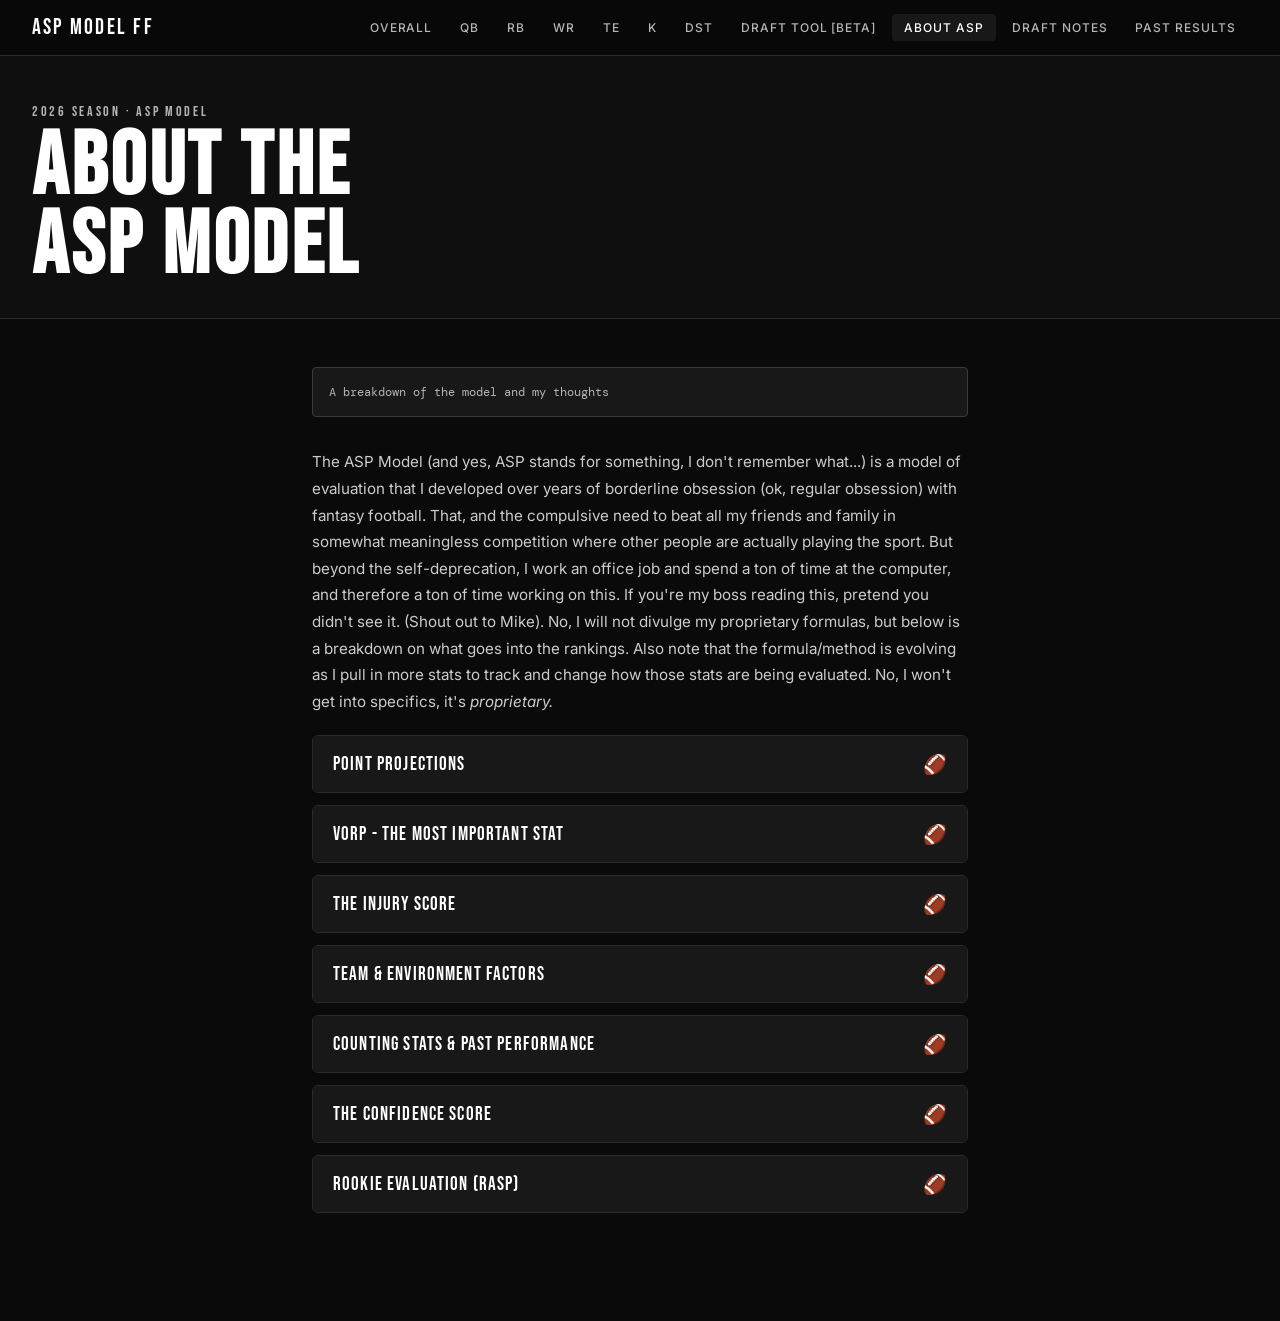
==== about.html @ 52b2ad18 "Update about.html" ====
<!DOCTYPE html>
<html lang="en">
<head>
  <!-- Google tag (gtag.js) -->
<script async src="https://www.googletagmanager.com/gtag/js?id=G-QEQFCL7ZJY"></script>
<script>
  window.dataLayer = window.dataLayer || [];
  function gtag(){dataLayer.push(arguments);}
  gtag('js', new Date());
  gtag('config', 'G-QEQFCL7ZJY');
</script>
<meta charset="UTF-8">
<meta name="viewport" content="width=device-width, initial-scale=1.0">
<title>About the ASP Model - ASP Model FF</title>
<link href="https://fonts.googleapis.com/css2?family=Bebas+Neue&family=DM+Mono:wght@400;500&family=Inter:wght@300;400;500;600&display=swap" rel="stylesheet">
<style>
  :root { --bg: #0a0a0a; --surface: #181818; --border: #2a2a2a; --border-bright: #3a3a3a; --text: #f0f0f0; --muted: #B5B5B5; --accent: #ffffff; }
  * { margin: 0; padding: 0; box-sizing: border-box; }
  body { background: var(--bg); color: var(--text); font-family: 'Inter', sans-serif; min-height: 100vh; }
  nav { display: flex; align-items: center; justify-content: space-between; padding: 0 2rem; height: 56px; border-bottom: 1px solid var(--border); background: #080808; position: sticky; top: 0; z-index: 100; }
  .nav-brand { font-family: 'Bebas Neue', sans-serif; font-size: 1.4rem; letter-spacing: 0.1em; color: var(--accent); text-decoration: none; }
  .nav-links { display: flex; gap: 0.25rem; }
  .nav-links a { color: var(--muted); text-decoration: none; font-size: 0.75rem; font-weight: 500; letter-spacing: 0.08em; text-transform: uppercase; padding: 0.4rem 0.75rem; border-radius: 4px; transition: color 0.15s, background 0.15s; }
  .nav-links a:hover { color: var(--text); background: var(--surface); }
  .nav-links a.active { color: var(--accent); background: var(--surface); }
  .hero { padding: 3rem 2rem 2rem; border-bottom: 1px solid var(--border); background: #0f0f0f; }
  .pos-badge { font-family: 'Bebas Neue', sans-serif; font-size: 0.85rem; letter-spacing: 0.2em; color: var(--muted); margin-bottom: 0.5rem; }
  .hero h1 { font-family: 'Bebas Neue', sans-serif; font-size: clamp(3rem, 8vw, 5.5rem); letter-spacing: 0.04em; line-height: 0.9; color: var(--accent); }
  .content { max-width: 720px; margin: 0 auto; padding: 3rem 2rem 6rem; }
  .content p { color: #ccc; line-height: 1.75; margin-bottom: 1.25rem; font-size: 0.95rem; }
  .content h2 { font-family: 'Bebas Neue', sans-serif; font-size: 1.8rem; letter-spacing: 0.05em; color: var(--accent); margin: 2.5rem 0 1rem; }
  .placeholder-note { font-family: 'DM Mono', monospace; font-size: 0.75rem; color: var(--muted); background: var(--surface); border: 1px solid var(--border-bright); border-radius: 4px; padding: 1rem; margin-bottom: 2rem; }

  /* COLLAPSIBLE SECTIONS */
  .section { border: 1px solid var(--border); border-radius: 6px; margin-bottom: 0.75rem; overflow: hidden; }
  .section-header {
    display: flex; align-items: center; justify-content: space-between;
    padding: 1rem 1.25rem; cursor: pointer; background: var(--surface);
    transition: background 0.15s; user-select: none; gap: 1rem;
  }
  .section-header:hover { background: #202020; }
  .section-title {
    font-family: 'Bebas Neue', sans-serif; font-size: 1.2rem;
    letter-spacing: 0.06em; color: var(--accent);
  }
  .section-football {
    font-size: 1.2rem; transition: transform 0.3s ease; flex-shrink: 0;
    display: inline-block;
  }
  .section.open .section-football { transform: rotate(90deg); }
  .section-body {
    max-height: 0; overflow: hidden;
    transition: max-height 0.4s ease, padding 0.3s ease;
    padding: 0 1.25rem;
    background: #0e0e0e;
  }
  .section.open .section-body { max-height: 2000px; padding: 1.25rem; }
  .section-body p { color: #ccc; line-height: 1.75; margin-bottom: 1.25rem; font-size: 0.95rem; }
  .section-body p:last-child { margin-bottom: 0; }

  /* Sub-items within rookie section */
  .subsection { margin: 1rem 0; padding-left: 1rem; border-left: 2px solid var(--border-bright); }
  .subsection-title { font-family: 'Bebas Neue', sans-serif; font-size: 1rem; letter-spacing: 0.06em; color: #aaa; margin-bottom: 0.5rem; }

  .hamburger { display: none; flex-direction: column; gap: 5px; cursor: pointer; padding: 4px; background: none; border: none; }
  .hamburger span { display: block; width: 22px; height: 2px; background: #fff; border-radius: 2px; transition: all 0.2s; }
  .drawer { position: fixed; top: 0; right: -280px; width: 280px; height: 100vh; background: #0a0a0a; border-left: 1px solid #2a2a2a; z-index: 200; transition: right 0.3s ease; padding: 5rem 2rem 2rem; display: flex; flex-direction: column; gap: 0.5rem; }
  .drawer a { color: #888; text-decoration: none; font-size: 0.9rem; font-weight: 500; letter-spacing: 0.08em; text-transform: uppercase; padding: 0.75rem 0; border-bottom: 1px solid #1a1a1a; transition: color 0.15s; }
  .drawer a:hover, .drawer a.active { color: #fff; }
  .drawer-overlay { display: none; position: fixed; inset: 0; background: rgba(0,0,0,0.6); z-index: 199; }
  .drawer-open .drawer { right: 0; }
  .drawer-open .drawer-overlay { display: block; }
  @media (max-width: 600px) {
    nav { padding: 0 1rem; }
    .nav-links { display: none; }
    .hamburger { display: flex; }
    .hero { padding: 2rem 1rem 1.5rem; }
  }
</style>
</head>
<body>
<nav>
  <a class="nav-brand" href="index.html">ASP Model FF</a>
  <div class="nav-links">
    <a href="index.html">Overall</a>
    <a href="qb.html">QB</a>
    <a href="rb.html">RB</a>
    <a href="wr.html">WR</a>
    <a href="te.html">TE</a>
    <a href="k.html">K</a>
    <a href="dst.html">DST</a>
    <a href="draft.html">Draft Tool [BETA]</a>
    <a href="about.html" class="active">About ASP</a>
    <a href="draft-notes.html">Draft Notes</a>
    <a href="years-past">Past Results</a>
  </div>
  <button class="hamburger" onclick="toggleDrawer()">
    <span></span><span></span><span></span>
  </button>
  <div class="drawer-overlay" onclick="toggleDrawer()"></div>
  <div class="drawer">
    <a href="index.html">Overall</a>
    <a href="qb.html">QB</a>
    <a href="rb.html">RB</a>
    <a href="wr.html">WR</a>
    <a href="te.html">TE</a>
    <a href="k.html">K</a>
    <a href="dst.html">DST</a>
    <a href="draft.html">Draft Tool [BETA]</a>
    <a href="about.html" class="active">About ASP</a>
    <a href="draft-notes.html">Draft Notes</a>
    <a href="years-past.html">Past Results</a>
  </div>
</nav>

<div class="hero">
  <div class="pos-badge">2026 Season · ASP Model</div>
  <h1>About the<br>ASP Model</h1>
</div>

<div class="content">
  <div class="placeholder-note">A breakdown of the model and my thoughts</div>

  <p>The ASP Model (and yes, ASP stands for something, I don't remember what...) is a model of evaluation that I developed over years of borderline obsession (ok, regular obsession) with fantasy football. That, and the compulsive need to beat all my friends and family in somewhat meaningless competition where other people are actually playing the sport. But beyond the self-deprecation, I work an office job and spend a ton of time at the computer, and therefore a ton of time working on this. If you're my boss reading this, pretend you didn't see it. (Shout out to Mike). No, I will not divulge my proprietary formulas, but below is a breakdown on what goes into the rankings. Also note that the formula/method is evolving as I pull in more stats to track and change how those stats are being evaluated. No, I won't get into specifics, it's <i>proprietary.</i></p>

  <!-- POINT PROJECTIONS -->
  <div class="section" id="s1">
    <div class="section-header" onclick="toggleSection('s1')">
      <span class="section-title">Point Projections</span>
      <span class="section-football">🏈</span>
    </div>
    <div class="section-body">
      <p>Point projections are the bread and butter of everyone's rankings - not just mine. While I am not at the point of generating my own from scratch (at least not yet), I do use an aggregation of sources. Vegas's season-long props are also factored in, because the house always wins. Regardless of your opinion on sports betting, it's in the sportsbooks' best interest to gather as much information as possible to make the most amount of money. It's well-known that Vegas has access to more info about players than the average joe, so it can be a great resource. Given this, players' ASP scores (and therefore rankings) change as the offseason progresses, between injury news, training camp news, the draft, trades, FA acquisitons, coaching, etc etc etc. The rankings that are here in March will not be the same that are here in August.</p>
    </div>
  </div>

  <!-- VORP -->
  <div class="section" id="s2">
    <div class="section-header" onclick="toggleSection('s2')">
      <span class="section-title">VORP - The Most Important Stat</span>
      <span class="section-football">🏈</span>
    </div>
    <div class="section-body">
      <p>The king of stats, at least in my opinion, is VORP. Value over replacement player. This is your positional value and a huge component of the ASP score. And yes, I know this is league format specific. As of right now, my rankings are assuming half-ppr, non-superflex, non TEP leagues. Bog standard, with a team layout of 1 QB, 2 WR, 2 RB, 1 TE, 1 FLEX, DST, K, and then a handful of bench players and an IR slot. Like I said, standard. At some point in the future, I may make additional sheets for those league formats, though generally people playing in those leagues (or dynasty ones!) have their own methods of player evaluation.</p>
      <p>It's always an estimate, since you never know who the waiver wire heroes will be in a given year, or how many of a certain position someone in your league may be holding, but the model gets it close enough. It's why you'll never see QBs before round 3 (and even that I'm a bit dubious on, but that's a topic for a different page) and why the vast majority of the early picks are RBs and WRs. Each team will be playing five of those two groups a week, and those players SHOULD make up the majority of their benches as well. Whereas in a typical league, teams start one QB and might have an additional one on the bench.</p>
    </div>
  </div>

  <!-- THE INJURY SCORE -->
  <div class="section" id="s3">
    <div class="section-header" onclick="toggleSection('s3')">
      <span class="section-title">The Injury Score</span>
      <span class="section-football">🏈</span>
    </div>
    <div class="section-body">
      <p>Injuries. Oh, injuries. This is a subjective score. Not all injuries are created equal, nor is the soft tissue of every player. Some injuries really are freak accidents and not a result of a player being "injury prone." Think, Mahomes diving backwards into Rashee Rice's leg in 2024, or Teddy B's hospital neck breaker to Jalen McMillan in the 2025 preseason. I am not taking points off for that, I don't consider that chronic. There are other players though that seem to constantly have a hamstring, or an ankle, and you can really only count on for 12 games a year. Now those may be a great 12 games, but 12 is not 17 and availability is the best ability. Some players will also play through anything, like Amon-Ra. So yes, while it is a subjective score, it is based in fact... Now, should there be a subscore for players near that electrical substation?</p>
    </div>
  </div>

  <!-- TEAM & ENVIRONMENT -->
  <div class="section" id="s4">
    <div class="section-header" onclick="toggleSection('s4')">
      <span class="section-title">Team &amp; Environment Factors</span>
      <span class="section-football">🏈</span>
    </div>
    <div class="section-body">
      <p>Football is, as we all know, a team sport. Some aspects of the team and environment are weighted into the ASP score. Strength of schedule, offensive line ranking, and weather. Note that weather impacts kickers' scores the most. In some ways, these scores are subjective too. We have good data to build upon, but there are surprises every year - which is why we watch! Certain teams end up being better than expected, others worse. I still think general strength of schedule is good to include, despite not being pinpoint accurate, it is a good baseline.</p>
      <p>Same concept applies to the o-line ranking. They aren't weighted too heavily, but I like to include it as a way to give an edge or tiebreaker to players in the same round. For example, running backs with similar grades and talent, the model will give the edge to the guy who plays in worse weather and/or with a better o-line, and/or with a higher strength of schedule. I should also add that the weighting works differently depending on position. Bad weather hurts kickers and benefits RBs, for instance. I also have two o-line rankings per team, pass-blocking and run-blocking. Different skills, and some teams are only good at one or the other.</p>
    </div>
  </div>

  <!-- COUNTING STATS -->
  <div class="section" id="s5">
    <div class="section-header" onclick="toggleSection('s5')">
      <span class="section-title">Counting Stats &amp; Past Performance</span>
      <span class="section-football">🏈</span>
    </div>
    <div class="section-body">
      <p>I have age, which is self-explanatory and position-specific of course. There is also data from the prior season weighed in, which is valuable, specifically the consistency score. Though, there is a time for boom bust, high standard deviation players, and that time isn't solely best-ball leagues. It's good to have a balance between them and players with a higher floor. Also from past seasons, I weigh past PPG, as well as total games played. Again, always good to have fantasy players who are actually on the field.</p>
    </div>
  </div>

  <!-- CONFIDENCE SCORE -->
  <div class="section" id="s6">
    <div class="section-header" onclick="toggleSection('s6')">
      <span class="section-title">The Confidence Score</span>
      <span class="section-football">🏈</span>
    </div>
    <div class="section-body">
      <p>This one is completely subjective, because it is my score. Like all fantasy players, I have my hits and my misses. But anyone can just add a bunch of scores together - this score makes the list more "mine." More unique, for lack of a better descriptor. I watch a lot of football. Too much, if you ask anyone else in my life. Lot of film, lot of breakdowns. Still, I won't pretend that I am a scout or expert or coach. Regardless, consider the confidence score like my "film" score. How good is this guy? How bad?</p>
      <p>Sometimes there is a player that shines on screen, but might not get the opportunities you'd like to see in a fantasy player. Probably because they are stuck behind an even better player on the depth chart, or something similar. I give those players a high confidence score, which does boost their ASP ranking a little bit going into the next season. That, I think, can produce some real value, especially as situations change in the offseason. Again, your mileage may vary, but I was a big proponent of Daniel Jones in 2025... And Calvin Ridley, so we'll call it 50/50. Among other guys that I had starred were: Quinshon Judkins, Jaxson Smith-Njigba, Jalen Coker, Tetairoa McMillan, Emeka Egbuka, Khalil Shakir, Sam Darnold, Ricky Pearsall, and Harold Fannin Jr. Decent hit rate, I think I can do better. Though I will pat myself on the back and say that I was reaching for JSN considerably given the ADP at draft time.</p>
    </div>
  </div>

  <!-- ROOKIE EVALUATION -->
  <div class="section" id="s7">
    <div class="section-header" onclick="toggleSection('s7')">
      <span class="section-title">Rookie Evaluation (rASP)</span>
      <span class="section-football">🏈</span>
    </div>
    <div class="section-body">
      <p>Rookies won't have the same data as other players and they are evaluated differently. I don't really compare production due to the insane differences of college conferences and schedules. A WR putting up insane stats in the MAC is very different than a more modest statline from a WR in the BIG 10 or SEC. It just lacks the parity of the NFL. Because of this, rookies get their own composite score - rASP.</p>

      <div class="subsection">
        <div class="subsection-title">Age</div>
        <p>Self-explanatory. A younger prospect tends to be better, but not always. It's a very small percentage of the weighted score and is position specific.</p>
      </div>

      <div class="subsection">
        <div class="subsection-title">Draft Capital</div>
        <p>Teams are more incentivized to play higher picks. By fans, by GMs, by media. Everyone can name their team's first round pick, far fewer can name the 7th round dart throw. Less marketing-based, higher round picks tend to be better. Not always, but tend to be. There are always going to be later round heroes - Puka Nacua, anyone? And I don't think the latter round picks are totally unpredictable either, more on that later.</p>
      </div>

      <div class="subsection">
        <div class="subsection-title">Prospect Grade</div>
        <p>These are a small percentage of rASP. They are also considered in aggregate between several draft "graders." There is typically very little deviation.</p>
      </div>

      <div class="subsection">
        <div class="subsection-title">Landing Spot Score</div>
        <p>Landing spot is my favorite. It's also subjective but based in logic. Some teams are better for players of a certain position than others, and this changes multiple times a year, and during free agency prior to the season starting. It's a numeric score, obviously, but I think looking at an example is the best way to describe it.</p>
        <p>Let's look at the Raiders. We all know they are taking Fernando Mendoza with the 1st pick - it may as well be written in stone. I'd rate this landing spot close to the top. They have a good new coach, a great RB and TE. I would say that WR and O-line are a bit suspect, but they addressed both in free agency, and will address them both in the draft I'd imagine. For context: added Tyler Linderbaum at center, which is a great move on its own, but also lets Jackson Powers-Johnson move back to guard, which is his natural (read: better) position. They also added Jalen Nailor who I think is better than his stats, but was buried behind Justin Jefferson, Jordan Addison, and TJ Hockenson (all SONS), and hampered by some of the worst QB play I've ever seen. Landing spots are position specific, and quite variable year to year.</p>
      </div>

      <div class="subsection">
        <div class="subsection-title">RAS - Relative Athletic Score</div>
        <p>Pretty self explanatory. It's easier to teach an athletic freak to run better routes than it is to teach the route running technician to be bigger and taller.</p>
      </div>

      <div class="subsection">
        <div class="subsection-title">Injury Score, Confidence &amp; VORP</div>
        <p>These all factor in for rookies as well and have been defined in their own sections above.</p>
      </div>
    </div>
  </div>

</div>

<script>
  function toggleSection(id) {
    const section = document.getElementById(id);
    section.classList.toggle('open');
  }
  function toggleDrawer() { document.body.classList.toggle('drawer-open'); }
</script>
</body>
</html>
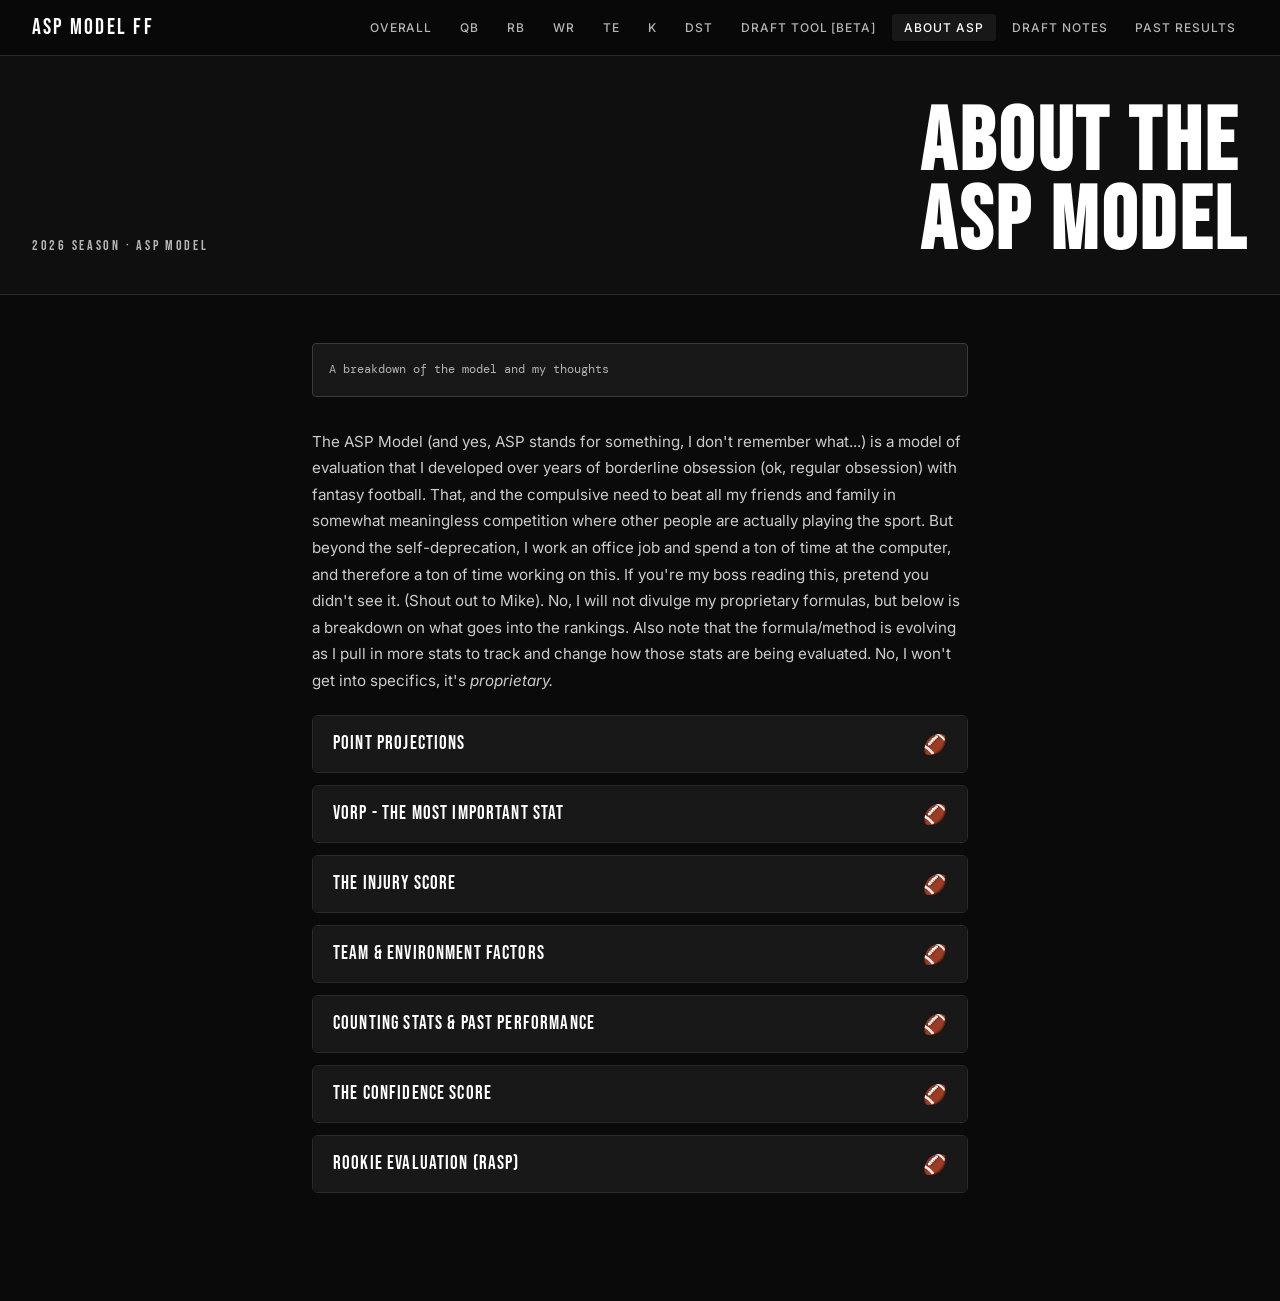
==== commit 0712fb6e: "Update about.html" ====
--- a/about.html
+++ b/about.html
@@ -13,70 +13,8 @@
 <meta name="viewport" content="width=device-width, initial-scale=1.0">
 <title>About the ASP Model - ASP Model FF</title>
 <link href="https://fonts.googleapis.com/css2?family=Bebas+Neue&family=DM+Mono:wght@400;500&family=Inter:wght@300;400;500;600&display=swap" rel="stylesheet">
-<style>
-  :root { --bg: #0a0a0a; --surface: #181818; --border: #2a2a2a; --border-bright: #3a3a3a; --text: #f0f0f0; --muted: #B5B5B5; --accent: #ffffff; }
-  * { margin: 0; padding: 0; box-sizing: border-box; }
-  body { background: var(--bg); color: var(--text); font-family: 'Inter', sans-serif; min-height: 100vh; }
-  nav { display: flex; align-items: center; justify-content: space-between; padding: 0 2rem; height: 56px; border-bottom: 1px solid var(--border); background: #080808; position: sticky; top: 0; z-index: 100; }
-  .nav-brand { font-family: 'Bebas Neue', sans-serif; font-size: 1.4rem; letter-spacing: 0.1em; color: var(--accent); text-decoration: none; }
-  .nav-links { display: flex; gap: 0.25rem; }
-  .nav-links a { color: var(--muted); text-decoration: none; font-size: 0.75rem; font-weight: 500; letter-spacing: 0.08em; text-transform: uppercase; padding: 0.4rem 0.75rem; border-radius: 4px; transition: color 0.15s, background 0.15s; }
-  .nav-links a:hover { color: var(--text); background: var(--surface); }
-  .nav-links a.active { color: var(--accent); background: var(--surface); }
-  .hero { padding: 3rem 2rem 2rem; border-bottom: 1px solid var(--border); background: #0f0f0f; }
-  .pos-badge { font-family: 'Bebas Neue', sans-serif; font-size: 0.85rem; letter-spacing: 0.2em; color: var(--muted); margin-bottom: 0.5rem; }
-  .hero h1 { font-family: 'Bebas Neue', sans-serif; font-size: clamp(3rem, 8vw, 5.5rem); letter-spacing: 0.04em; line-height: 0.9; color: var(--accent); }
-  .content { max-width: 720px; margin: 0 auto; padding: 3rem 2rem 6rem; }
-  .content p { color: #ccc; line-height: 1.75; margin-bottom: 1.25rem; font-size: 0.95rem; }
-  .content h2 { font-family: 'Bebas Neue', sans-serif; font-size: 1.8rem; letter-spacing: 0.05em; color: var(--accent); margin: 2.5rem 0 1rem; }
-  .placeholder-note { font-family: 'DM Mono', monospace; font-size: 0.75rem; color: var(--muted); background: var(--surface); border: 1px solid var(--border-bright); border-radius: 4px; padding: 1rem; margin-bottom: 2rem; }
-
-  /* COLLAPSIBLE SECTIONS */
-  .section { border: 1px solid var(--border); border-radius: 6px; margin-bottom: 0.75rem; overflow: hidden; }
-  .section-header {
-    display: flex; align-items: center; justify-content: space-between;
-    padding: 1rem 1.25rem; cursor: pointer; background: var(--surface);
-    transition: background 0.15s; user-select: none; gap: 1rem;
-  }
-  .section-header:hover { background: #202020; }
-  .section-title {
-    font-family: 'Bebas Neue', sans-serif; font-size: 1.2rem;
-    letter-spacing: 0.06em; color: var(--accent);
-  }
-  .section-football {
-    font-size: 1.2rem; transition: transform 0.3s ease; flex-shrink: 0;
-    display: inline-block;
-  }
-  .section.open .section-football { transform: rotate(90deg); }
-  .section-body {
-    max-height: 0; overflow: hidden;
-    transition: max-height 0.4s ease, padding 0.3s ease;
-    padding: 0 1.25rem;
-    background: #0e0e0e;
-  }
-  .section.open .section-body { max-height: 2000px; padding: 1.25rem; }
-  .section-body p { color: #ccc; line-height: 1.75; margin-bottom: 1.25rem; font-size: 0.95rem; }
-  .section-body p:last-child { margin-bottom: 0; }
-
-  /* Sub-items within rookie section */
-  .subsection { margin: 1rem 0; padding-left: 1rem; border-left: 2px solid var(--border-bright); }
-  .subsection-title { font-family: 'Bebas Neue', sans-serif; font-size: 1rem; letter-spacing: 0.06em; color: #aaa; margin-bottom: 0.5rem; }
-
-  .hamburger { display: none; flex-direction: column; gap: 5px; cursor: pointer; padding: 4px; background: none; border: none; }
-  .hamburger span { display: block; width: 22px; height: 2px; background: #fff; border-radius: 2px; transition: all 0.2s; }
-  .drawer { position: fixed; top: 0; right: -280px; width: 280px; height: 100vh; background: #0a0a0a; border-left: 1px solid #2a2a2a; z-index: 200; transition: right 0.3s ease; padding: 5rem 2rem 2rem; display: flex; flex-direction: column; gap: 0.5rem; }
-  .drawer a { color: #888; text-decoration: none; font-size: 0.9rem; font-weight: 500; letter-spacing: 0.08em; text-transform: uppercase; padding: 0.75rem 0; border-bottom: 1px solid #1a1a1a; transition: color 0.15s; }
-  .drawer a:hover, .drawer a.active { color: #fff; }
-  .drawer-overlay { display: none; position: fixed; inset: 0; background: rgba(0,0,0,0.6); z-index: 199; }
-  .drawer-open .drawer { right: 0; }
-  .drawer-open .drawer-overlay { display: block; }
-  @media (max-width: 600px) {
-    nav { padding: 0 1rem; }
-    .nav-links { display: none; }
-    .hamburger { display: flex; }
-    .hero { padding: 2rem 1rem 1.5rem; }
-  }
-</style>
+<link href="https://fonts.googleapis.com/css2?family=Bebas+Neue&family=DM+Mono:wght@400;500&family=Inter:wght@300;400;500;600&display=swap" rel="stylesheet">
+<link rel="stylesheet" href="styles.css">
 </head>
 <body>
 <nav>
--- a/styles.css
+++ b/styles.css
@@ -0,0 +1,376 @@
+/* ============================================================
+   ASP MODEL FF — styles.css
+   Shared stylesheet for all pages.
+
+   Usage: <link rel="stylesheet" href="styles.css">
+   Keep only page-specific CSS in a <style> tag on each page.
+   ============================================================ */
+
+/* GOOGLE FONTS — load this link tag on every page:
+   <link href="https://fonts.googleapis.com/css2?family=Bebas+Neue&family=DM+Mono:wght@400;500&family=Inter:wght@300;400;500;600&display=swap" rel="stylesheet">
+*/
+
+/* ── ROOT VARIABLES ───────────────────────────────────────── */
+:root {
+  --bg:           #0a0a0a;
+  --surface:      #181818;
+  --border:       #2a2a2a;
+  --border-bright:#3a3a3a;
+  --text:         #f0f0f0;
+  --muted:        #B5B5B5;
+  --accent:       #ffffff;
+  --accent-dim:   #cccccc;
+  --rank-col:     #141414;
+  --row-hover:    #181818;
+  --header-bg:    #111111;
+}
+
+/* ── RESET ────────────────────────────────────────────────── */
+* { margin: 0; padding: 0; box-sizing: border-box; }
+body { background: var(--bg); color: var(--text); font-family: 'Inter', sans-serif; min-height: 100vh; }
+
+/* ── SCROLLBAR ────────────────────────────────────────────── */
+::-webkit-scrollbar { width: 4px; }
+::-webkit-scrollbar-track { background: transparent; }
+::-webkit-scrollbar-thumb { background: #333; border-radius: 2px; }
+
+/* ══════════════════════════════════════════════════════════
+   NAV
+═══════════════════════════════════════════════════════════ */
+nav {
+  display: flex; align-items: center; justify-content: space-between;
+  padding: 0 2rem; height: 56px;
+  border-bottom: 1px solid var(--border);
+  background: #080808; position: sticky; top: 0; z-index: 100;
+}
+.nav-brand {
+  font-family: 'Bebas Neue', sans-serif; font-size: 1.4rem;
+  letter-spacing: 0.1em; color: var(--accent); text-decoration: none;
+}
+.nav-links { display: flex; gap: 0.25rem; }
+.nav-links a {
+  color: var(--muted); text-decoration: none; font-size: 0.75rem;
+  font-weight: 500; letter-spacing: 0.08em; text-transform: uppercase;
+  padding: 0.4rem 0.75rem; border-radius: 4px;
+  transition: color 0.15s, background 0.15s;
+}
+.nav-links a:hover { color: var(--text); background: var(--surface); }
+.nav-links a.active { color: var(--accent); background: var(--surface); }
+
+/* Hamburger */
+.hamburger {
+  display: none; flex-direction: column; gap: 5px;
+  cursor: pointer; padding: 4px; background: none; border: none;
+}
+.hamburger span {
+  display: block; width: 22px; height: 2px;
+  background: #fff; border-radius: 2px; transition: all 0.2s;
+}
+
+/* Drawer */
+.drawer {
+  position: fixed; top: 0; right: -280px; width: 280px; height: 100vh;
+  background: #0a0a0a; border-left: 1px solid #2a2a2a; z-index: 200;
+  transition: right 0.3s ease; padding: 5rem 2rem 2rem;
+  display: flex; flex-direction: column; gap: 0.5rem;
+}
+.drawer a {
+  color: #888; text-decoration: none; font-size: 0.9rem; font-weight: 500;
+  letter-spacing: 0.08em; text-transform: uppercase; padding: 0.75rem 0;
+  border-bottom: 1px solid #1a1a1a; transition: color 0.15s;
+}
+.drawer a:hover, .drawer a.active { color: #fff; }
+.drawer-overlay {
+  display: none; position: fixed; inset: 0;
+  background: rgba(0,0,0,0.6); z-index: 199;
+}
+.drawer-open .drawer { right: 0; }
+.drawer-open .drawer-overlay { display: block; }
+
+/* ══════════════════════════════════════════════════════════
+   HERO
+═══════════════════════════════════════════════════════════ */
+.hero {
+  padding: 3rem 2rem 2rem; border-bottom: 1px solid var(--border);
+  background: #0f0f0f; display: flex; align-items: flex-end;
+  justify-content: space-between; gap: 2rem;
+}
+.hero-left { flex: 1; }
+.hero-right { text-align: right; flex-shrink: 0; }
+.pos-badge {
+  display: inline-block; font-family: 'Bebas Neue', sans-serif;
+  font-size: 0.85rem; letter-spacing: 0.2em;
+  color: var(--muted); margin-bottom: 0.5rem;
+}
+.hero h1 {
+  font-family: 'Bebas Neue', sans-serif;
+  font-size: clamp(3rem, 8vw, 5.5rem);
+  letter-spacing: 0.04em; line-height: 0.9; color: var(--accent);
+}
+.hero-meta {
+  font-size: 0.75rem; color: #aaaaaa;
+  margin-top: 1rem; font-family: 'DM Mono', monospace;
+}
+
+/* Hero right — player/team count */
+.asp-label,
+.hero-count-label {
+  font-size: 0.65rem; letter-spacing: 0.15em; text-transform: uppercase;
+  color: var(--muted); font-family: 'DM Mono', monospace; margin-bottom: 0.25rem;
+}
+.player-count,
+.hero-count {
+  font-family: 'Bebas Neue', sans-serif; font-size: 3rem;
+  color: var(--accent); line-height: 1;
+}
+
+/* ══════════════════════════════════════════════════════════
+   CONTROLS BAR
+═══════════════════════════════════════════════════════════ */
+.controls {
+  padding: 1rem 2rem; border-bottom: 1px solid var(--border);
+  display: flex; gap: 1rem; align-items: center; flex-wrap: wrap;
+  background: #0c0c0c;
+}
+.search-wrap { position: relative; flex: 1; max-width: 320px; }
+.search-wrap input {
+  width: 100%; background: var(--surface);
+  border: 1px solid var(--border-bright); color: var(--text);
+  padding: 0.5rem 0.75rem 0.5rem 2.25rem; border-radius: 4px;
+  font-family: 'Inter', sans-serif; font-size: 0.8rem;
+  outline: none; transition: border-color 0.15s;
+}
+.search-wrap input:focus { border-color: #666; }
+.search-wrap input::placeholder { color: var(--muted); }
+.search-icon {
+  position: absolute; left: 0.65rem; top: 50%; transform: translateY(-50%);
+  color: var(--muted); font-size: 0.8rem;
+}
+.pos-filters { display: flex; gap: 0.4rem; flex-wrap: wrap; }
+.pos-btn {
+  background: var(--surface); border: 1px solid var(--border-bright);
+  color: #aaa; padding: 0.35rem 0.7rem; border-radius: 4px;
+  font-size: 0.7rem; font-weight: 600; letter-spacing: 0.08em;
+  cursor: pointer; transition: all 0.15s; font-family: 'DM Mono', monospace;
+}
+.pos-btn:hover { color: var(--text); border-color: #666; }
+.pos-btn.active { color: var(--accent); border-color: var(--accent); background: #1e1e1e; }
+.last-updated {
+  font-family: 'DM Mono', monospace; font-size: 0.7rem;
+  color: var(--muted); margin-left: auto;
+}
+
+/* ══════════════════════════════════════════════════════════
+   RANKINGS TABLE
+═══════════════════════════════════════════════════════════ */
+.table-wrap { overflow-x: auto; padding: 0 2rem 4rem; }
+table { width: 100%; border-collapse: collapse; margin-top: 1.5rem; font-size: 0.85rem; }
+thead tr { background: var(--header-bg); border-bottom: 1px solid var(--border-bright); }
+th {
+  padding: 0.65rem 1rem; text-align: left; font-size: 0.65rem;
+  font-weight: 600; letter-spacing: 0.12em; text-transform: uppercase;
+  color: #999; white-space: nowrap;
+}
+th.sortable, th[data-col] { cursor: pointer; user-select: none; transition: color 0.15s; }
+th.sortable:hover, th[data-col]:hover { color: var(--text); }
+th.sorted { color: var(--accent); }
+th:first-child { width: 56px; text-align: center; }
+.sort-arrow { margin-left: 4px; opacity: 0.4; }
+th.sorted .sort-arrow { opacity: 1; }
+
+tbody tr {
+  border-bottom: 1px solid var(--border);
+  transition: background 0.1s;
+  animation: fadeIn 0.3s ease both;
+}
+tbody tr:hover { background: var(--row-hover); }
+tbody tr:nth-child(5n) { border-bottom: 1px solid var(--border-bright); }
+@keyframes fadeIn { from { opacity: 0; transform: translateY(4px); } to { opacity: 1; transform: translateY(0); } }
+
+td { padding: 0.75rem 1rem; color: var(--text); white-space: nowrap; }
+td:first-child {
+  text-align: center; font-family: 'DM Mono', monospace;
+  font-size: 0.75rem; color: #888;
+  background: var(--rank-col); border-right: 1px solid var(--border); width: 56px;
+}
+.rank-1 td:first-child { color: #ffd700 !important; }
+.rank-2 td:first-child { color: #c0c0c0 !important; }
+.rank-3 td:first-child { color: #cd7f32 !important; }
+
+.player-name { font-weight: 500; color: var(--accent); }
+.team-badge {
+  font-family: 'DM Mono', monospace; font-size: 0.77rem; font-weight: 600;
+  background: #b0b0b0; padding: 0.2rem 0.5rem; border-radius: 3px;
+  border: 1px solid var(--border-bright);
+}
+.pos-tag {
+  font-family: 'DM Mono', monospace; font-size: 0.82rem; font-weight: 600;
+  padding: 0.15rem 0.45rem; border-radius: 3px;
+  border: 1px solid var(--border-bright); color: #ccc; background: #2a2a2a;
+}
+.asp-score { font-family: 'DM Mono', monospace; font-weight: 500; color: var(--accent); }
+.round-grade { font-family: 'DM Mono', monospace; font-size: 0.8rem; color: #bbb; }
+
+/* ══════════════════════════════════════════════════════════
+   LOADING / SPINNER / ERRORS
+═══════════════════════════════════════════════════════════ */
+.loading {
+  display: flex; flex-direction: column; align-items: center;
+  justify-content: center; padding: 6rem 2rem; gap: 1rem; color: var(--muted);
+}
+.spinner {
+  width: 32px; height: 32px; border: 2px solid var(--border-bright);
+  border-top-color: var(--accent); border-radius: 50%;
+  animation: spin 0.8s linear infinite;
+}
+@keyframes spin { to { transform: rotate(360deg); } }
+.loading p { font-family: 'DM Mono', monospace; font-size: 0.75rem; letter-spacing: 0.1em; }
+.error-msg {
+  padding: 4rem 2rem; text-align: center;
+  color: var(--muted); font-family: 'DM Mono', monospace; font-size: 0.8rem;
+}
+.empty-state {
+  padding: 3rem 1rem; text-align: center;
+  color: #444; font-family: 'DM Mono', monospace; font-size: 0.78rem;
+}
+
+/* ══════════════════════════════════════════════════════════
+   MODAL
+═══════════════════════════════════════════════════════════ */
+.modal-overlay {
+  display: none; position: fixed; inset: 0;
+  background: rgba(0,0,0,0.7); z-index: 300;
+  align-items: center; justify-content: center; padding: 1rem;
+}
+.modal-overlay.open { display: flex; }
+.modal {
+  background: #363636; border: 1px solid #3a3a3a; border-radius: 8px;
+  padding: 2rem; max-width: 480px; width: 100%;
+  position: relative; animation: fadeIn 0.2s ease;
+}
+.modal-close {
+  position: absolute; top: 1rem; right: 1rem;
+  background: none; border: none; color: #888; font-size: 1.2rem;
+  cursor: pointer; line-height: 1;
+}
+.modal-close:hover { color: #fff; }
+.modal-pos { font-family: 'Bebas Neue', sans-serif; font-size: 0.8rem; letter-spacing: 0.2em; color: #888; margin-bottom: 0.25rem; }
+.modal-name { font-family: 'Bebas Neue', sans-serif; font-size: 2.2rem; color: #fff; line-height: 1; margin-bottom: 1.25rem; }
+.modal-stats { display: flex; gap: 2.5rem; margin-bottom: 1.25rem; padding-bottom: 1.25rem; border-bottom: 1px solid #2a2a2a; }
+.modal-stat { display: flex; flex-direction: column; gap: 0.25rem; }
+.modal-stat-label { font-family: 'DM Mono', monospace; font-size: 0.68rem; letter-spacing: 0.15em; text-transform: uppercase; color: #999; }
+.modal-stat-value { font-family: 'DM Mono', monospace; font-size: 1rem; font-weight: 500; color: #fff; }
+.modal-notes { font-size: 0.88rem; line-height: 1.7; color: #bbb; }
+.modal-no-notes { font-family: 'DM Mono', monospace; font-size: 0.78rem; color: #555; font-style: italic; }
+
+/* ══════════════════════════════════════════════════════════
+   COLLAPSIBLE SECTIONS
+   Used by: about.html, draft-notes.html, years-past.html
+═══════════════════════════════════════════════════════════ */
+.section { border: 1px solid var(--border); border-radius: 6px; margin-bottom: 0.75rem; overflow: hidden; }
+.section-header {
+  display: flex; align-items: center; justify-content: space-between;
+  padding: 1rem 1.25rem; cursor: pointer; background: var(--surface);
+  transition: background 0.15s; user-select: none; gap: 1rem;
+}
+.section-header:hover { background: #202020; }
+.section-title { font-family: 'Bebas Neue', sans-serif; font-size: 1.2rem; letter-spacing: 0.06em; color: var(--accent); }
+.section-meta { display: flex; align-items: center; flex-shrink: 0; }
+.section-football { font-size: 1.2rem; transition: transform 0.3s ease; flex-shrink: 0; display: inline-block; }
+.section.open .section-football { transform: rotate(90deg); }
+.section-body {
+  max-height: 0; overflow: hidden;
+  transition: max-height 0.4s ease, padding 0.3s ease;
+  padding: 0 1.25rem; background: #0e0e0e;
+}
+.section.open .section-body { max-height: 3000px; padding: 1.25rem; }
+.section-body p { color: #ccc; line-height: 1.75; margin-bottom: 1.25rem; font-size: 0.95rem; }
+.section-body p:last-child { margin-bottom: 0; }
+.section-body ul { list-style: none; margin-bottom: 1.25rem; }
+.section-body ul li {
+  color: #ccc; font-size: 0.95rem; line-height: 1.75;
+  padding: 0.3rem 0 0.3rem 1rem;
+  border-left: 2px solid var(--border-bright); margin-bottom: 0.5rem;
+}
+
+/* Sub-sections (about.html rookie section) */
+.subsection { margin: 1rem 0; padding-left: 1rem; border-left: 2px solid var(--border-bright); }
+.subsection-title { font-family: 'Bebas Neue', sans-serif; font-size: 1rem; letter-spacing: 0.06em; color: #aaa; margin-bottom: 0.5rem; }
+
+/* ══════════════════════════════════════════════════════════
+   CONTENT PAGES
+   Used by: about.html, draft-notes.html, years-past.html
+═══════════════════════════════════════════════════════════ */
+.content { max-width: 720px; margin: 0 auto; padding: 3rem 2rem 6rem; }
+.content > p { color: #ccc; line-height: 1.75; margin-bottom: 1.25rem; font-size: 0.95rem; }
+.content h2 { font-family: 'Bebas Neue', sans-serif; font-size: 1.8rem; letter-spacing: 0.05em; color: var(--accent); margin: 2.5rem 0 1rem; }
+.placeholder-note {
+  font-family: 'DM Mono', monospace; font-size: 0.75rem; color: var(--muted);
+  background: var(--surface); border: 1px solid var(--border-bright);
+  border-radius: 4px; padding: 1rem; margin-bottom: 2rem; line-height: 1.6;
+}
+
+/* Stat row (years-past.html) */
+.stat-row {
+  display: flex; flex-wrap: wrap; gap: 6px 20px; margin-bottom: 1rem;
+  padding: 0.75rem 1rem; background: #141414; border-radius: 4px;
+  border: 1px solid var(--border); font-family: 'DM Mono', monospace; font-size: 0.72rem;
+}
+.stat-item { color: var(--muted); }
+.stat-item span { color: var(--text); }
+
+/* ══════════════════════════════════════════════════════════
+   TEAM OUTLOOKS PAGE
+═══════════════════════════════════════════════════════════ */
+.team-section { border: 1px solid var(--border); border-radius: 6px; margin-bottom: 0.75rem; overflow: hidden; position: relative; }
+.team-header {
+  display: flex; align-items: center; gap: 1rem;
+  padding: 0.85rem 1.25rem 0.85rem 1.5rem; cursor: pointer;
+  background: var(--surface); transition: background 0.15s;
+  user-select: none; position: relative; overflow: hidden;
+}
+.team-header:hover { background: #202020; }
+.team-color-bar { position: absolute; left: 0; top: 0; bottom: 0; width: 5px; }
+.team-watermark {
+  position: absolute; right: 120px; top: 50%; transform: translateY(-50%);
+  font-family: 'Bebas Neue', sans-serif; font-size: 4rem; letter-spacing: 0.05em;
+  opacity: 0.13; pointer-events: none; line-height: 1;
+}
+.team-rank {
+  font-family: 'Bebas Neue', sans-serif; font-size: 2rem; color: #555;
+  width: 48px; text-align: center; flex-shrink: 0; line-height: 1;
+}
+.team-info { flex: 1; min-width: 0; padding-left: 0.5rem; }
+.team-name { font-family: 'Bebas Neue', sans-serif; font-size: 1.3rem; letter-spacing: 0.04em; color: var(--accent); line-height: 1; }
+.team-abbr-badge {
+  display: inline-block; font-family: 'DM Mono', monospace; font-size: 0.68rem;
+  font-weight: 600; padding: 0.15rem 0.45rem; border-radius: 3px;
+  background: #b0b0b0; border: 1px solid #3a3a3a; margin-top: 0.2rem;
+}
+.team-football { font-size: 1.1rem; transition: transform 0.3s ease; flex-shrink: 0; display: inline-block; }
+.team-section.open .team-football { transform: rotate(90deg); }
+.team-body {
+  max-height: 0; overflow: hidden;
+  transition: max-height 0.4s ease, padding 0.3s ease;
+  padding: 0 1.25rem; background: #0e0e0e;
+}
+.team-section.open .team-body { max-height: 2000px; padding: 1.25rem 1.25rem 1.25rem 1.5rem; }
+.team-body p { color: #ccc; line-height: 1.75; margin-bottom: 1rem; font-size: 0.95rem; }
+.team-body p:last-child { margin-bottom: 0; }
+.no-thoughts { font-family: 'DM Mono', monospace; font-size: 0.78rem; color: #444; font-style: italic; }
+
+/* Team outlooks content area (wider than content pages) */
+.team-content { max-width: 760px; margin: 0 auto; padding: 2rem 2rem 6rem; }
+
+/* ══════════════════════════════════════════════════════════
+   RESPONSIVE
+═══════════════════════════════════════════════════════════ */
+@media (max-width: 600px) {
+  nav { padding: 0 1rem; }
+  .nav-links { display: none; }
+  .hamburger { display: flex; }
+  .hero { padding: 2rem 1rem 1.5rem; flex-direction: column; align-items: flex-start; gap: 1rem; }
+  .controls { padding: 0.75rem 1rem; }
+  .table-wrap { padding: 0 0 3rem; }
+  .team-watermark { display: none; }
+}
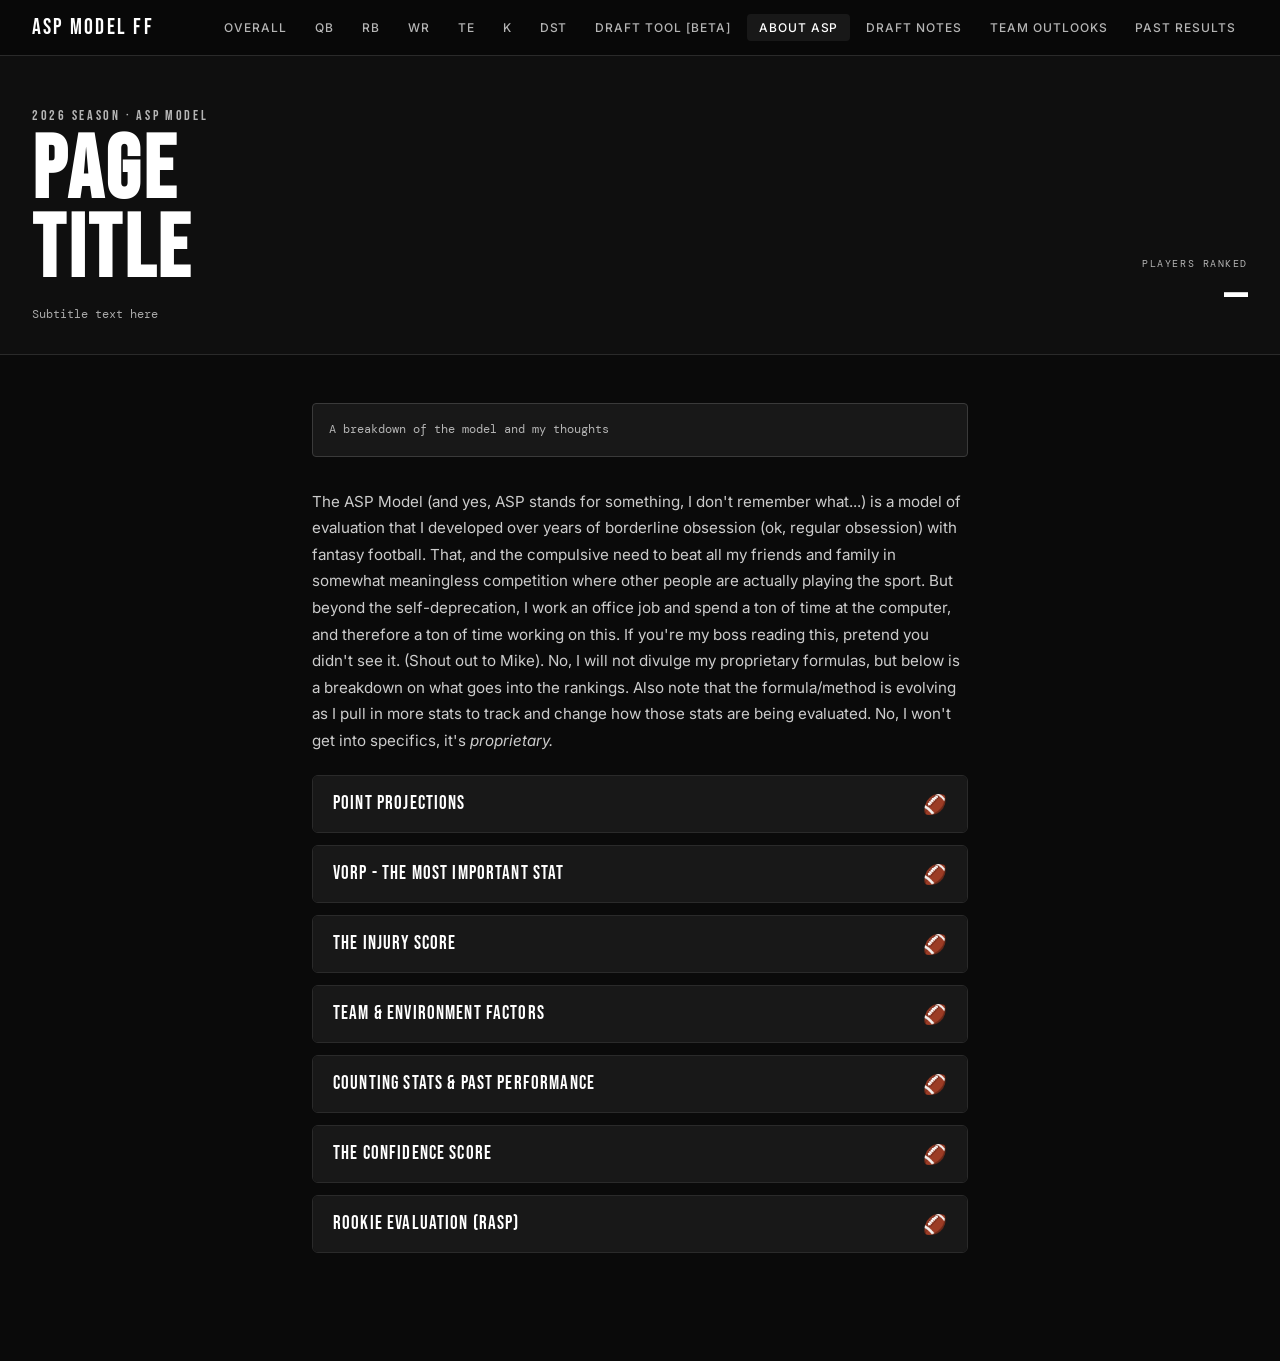
==== commit 77c20b59: "Update about.html" ====
--- a/about.html
+++ b/about.html
@@ -30,7 +30,8 @@
     <a href="draft.html">Draft Tool [BETA]</a>
     <a href="about.html" class="active">About ASP</a>
     <a href="draft-notes.html">Draft Notes</a>
-    <a href="years-past">Past Results</a>
+    <a href="team-outlooks.html">Team Outlooks</a>
+    <a href="years-past.html">Past Results</a>
   </div>
   <button class="hamburger" onclick="toggleDrawer()">
     <span></span><span></span><span></span>
@@ -47,13 +48,21 @@
     <a href="draft.html">Draft Tool [BETA]</a>
     <a href="about.html" class="active">About ASP</a>
     <a href="draft-notes.html">Draft Notes</a>
+    <a href="team-outlooks.html">Team Outlooks</a>
     <a href="years-past.html">Past Results</a>
   </div>
 </nav>
 
 <div class="hero">
-  <div class="pos-badge">2026 Season · ASP Model</div>
-  <h1>About the<br>ASP Model</h1>
+  <div class="hero-left">
+    <div class="pos-badge">2026 Season · ASP Model</div>
+    <h1>Page<br>Title</h1>
+    <div class="hero-meta">Subtitle text here</div>
+  </div>
+  <div class="hero-right">
+    <div class="asp-label">Players Ranked</div>
+    <div class="player-count" id="player-count">—</div>
+  </div>
 </div>
 
 <div class="content">
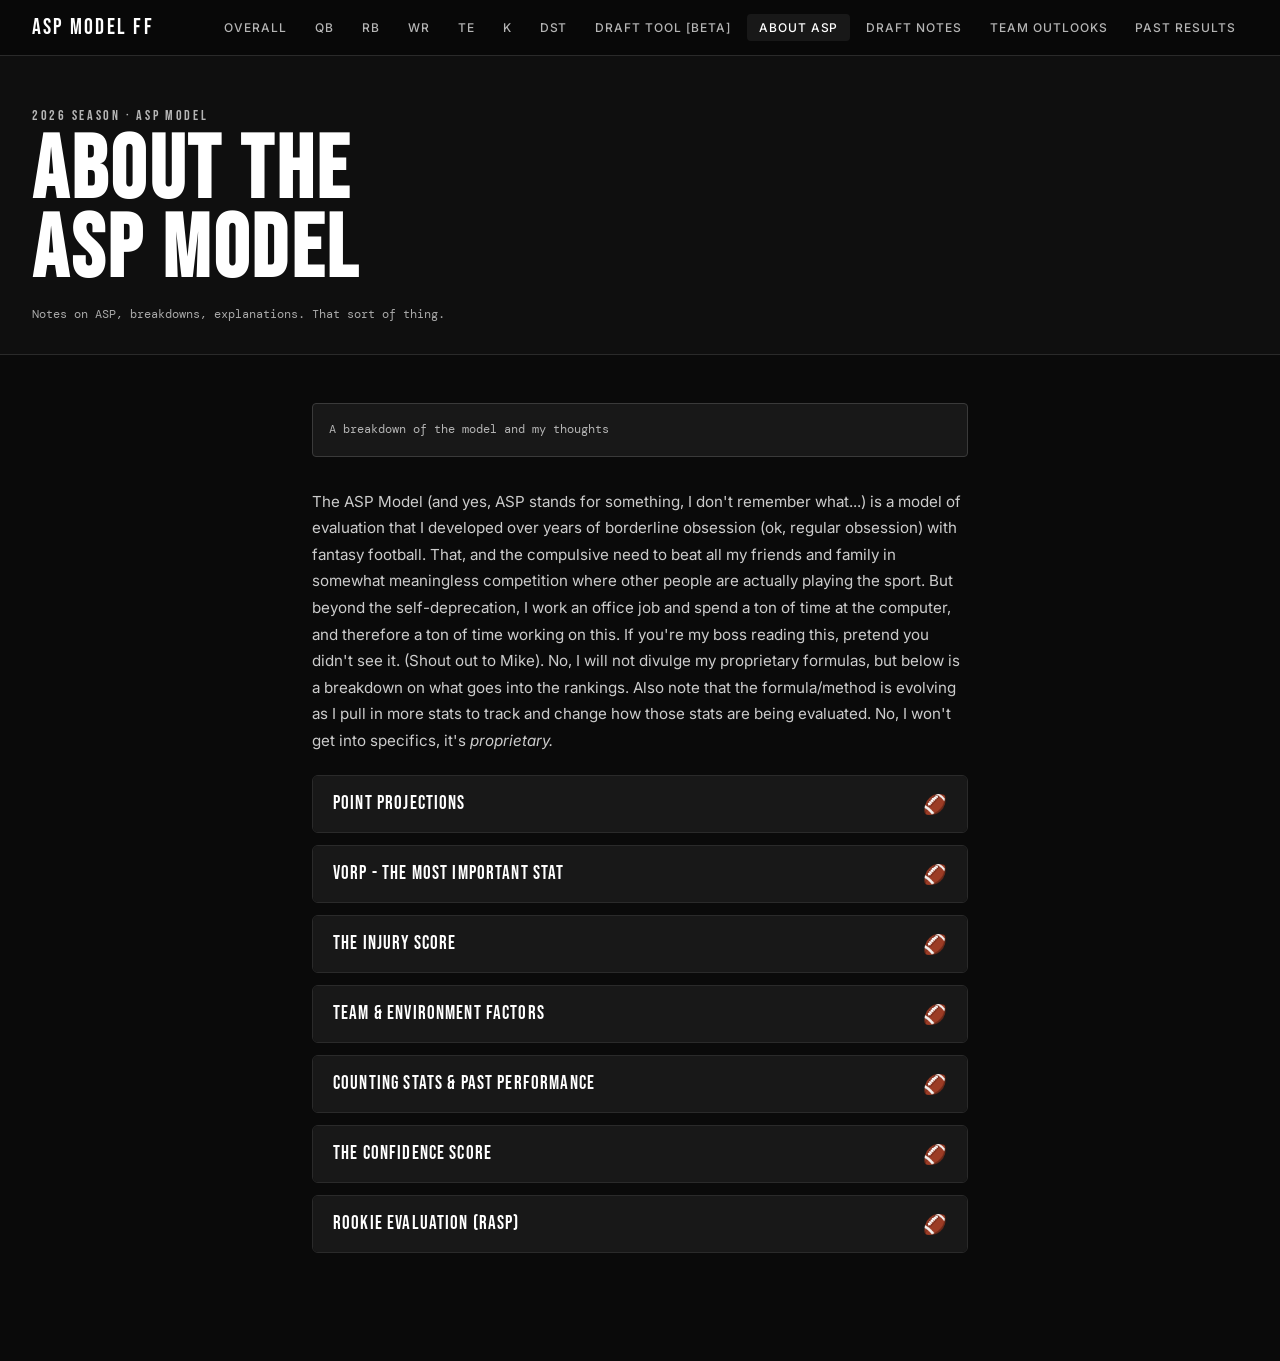
==== commit f0baa3a0: "Update about.html" ====
--- a/about.html
+++ b/about.html
@@ -56,12 +56,8 @@
 <div class="hero">
   <div class="hero-left">
     <div class="pos-badge">2026 Season · ASP Model</div>
-    <h1>Page<br>Title</h1>
-    <div class="hero-meta">Subtitle text here</div>
-  </div>
-  <div class="hero-right">
-    <div class="asp-label">Players Ranked</div>
-    <div class="player-count" id="player-count">—</div>
+    <h1>About the<br>ASP Model</h1>
+    <div class="hero-meta">Notes on ASP, breakdowns, explanations. That sort of thing.</div>
   </div>
 </div>
 
